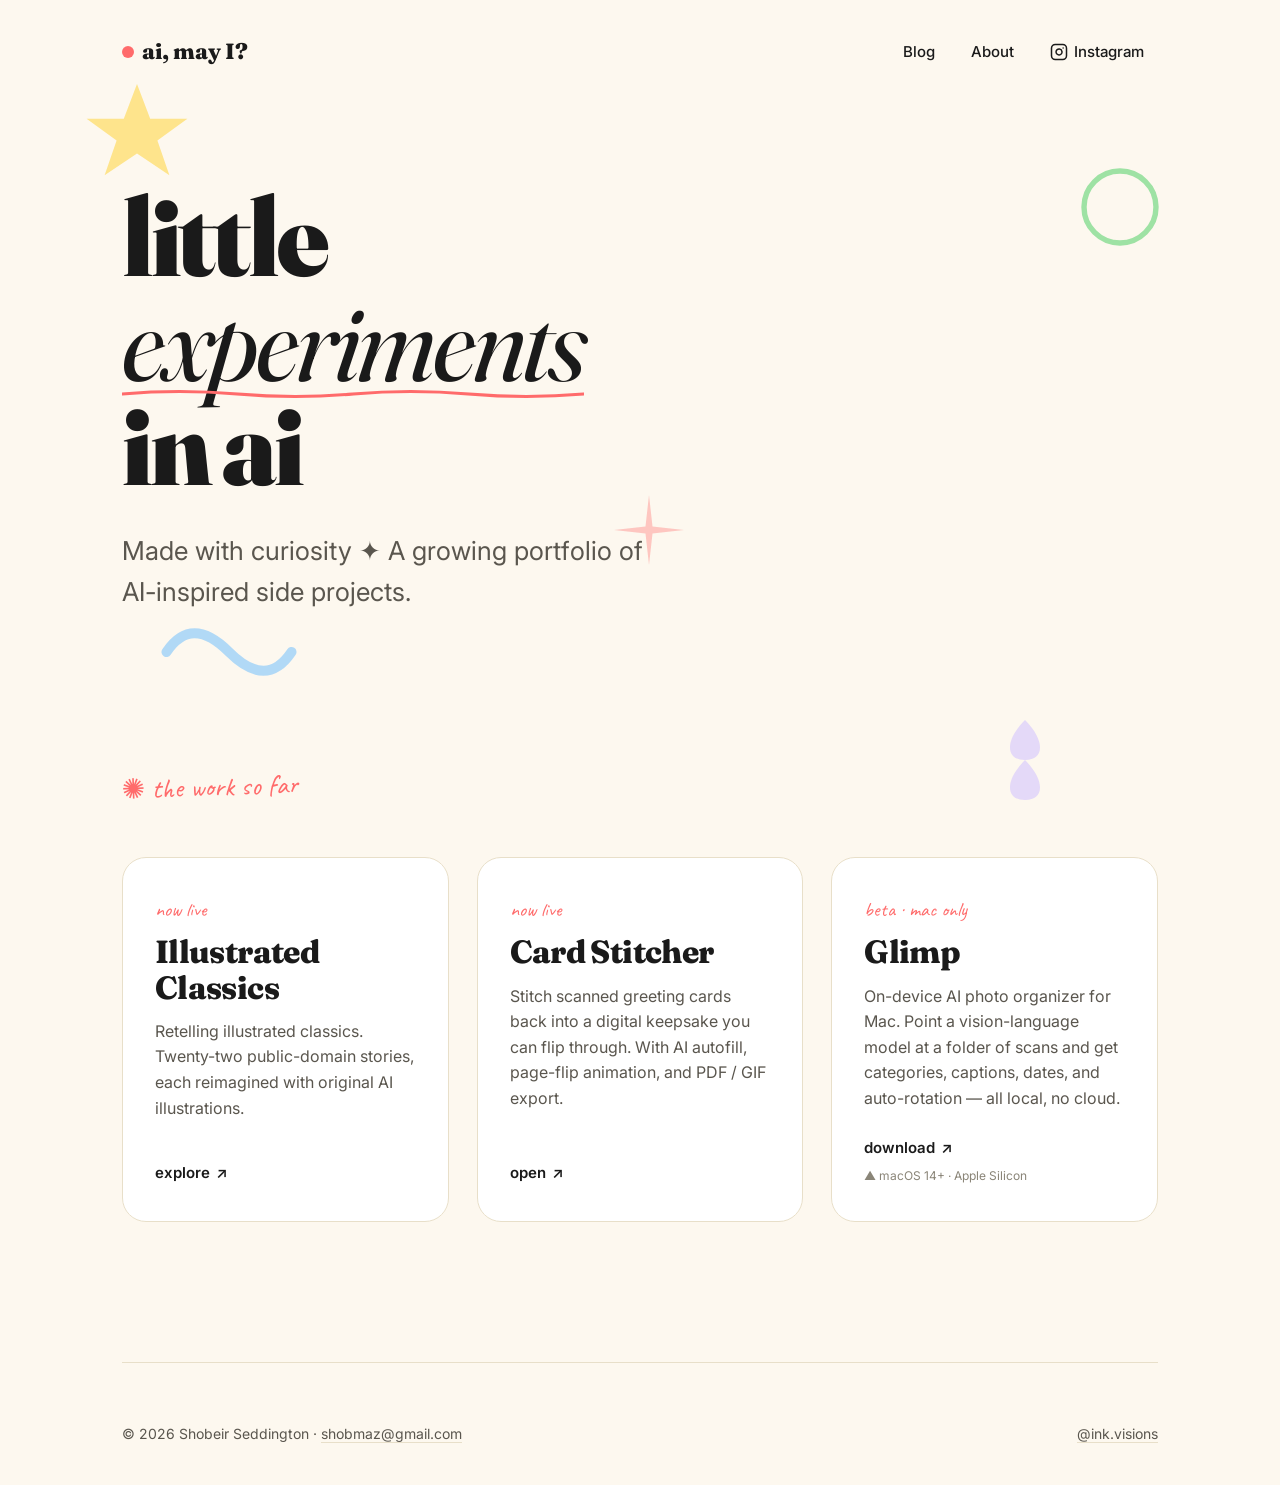
==== index.html @ 1fc1b978 "add Pinterest domain verification meta tag sitewide Inserts <meta name="p:domain_verify"> on landing" ====
<!DOCTYPE html>
<html lang="en">
<head>
<meta charset="utf-8">
<meta name="viewport" content="width=device-width, initial-scale=1">
<meta name="p:domain_verify" content="4e47933dbd1b9fc2947f3228d4cbd5af"/>
<title>ai, may I?</title>
<meta name="description" content="Little experiments in AI, made with curiosity. Retelling illustrated classics and other side projects by Shobeir Seddington.">
<meta property="og:title" content="ai, may I?">
<meta property="og:description" content="Little experiments in AI, made with curiosity.">
<meta property="og:type" content="website">
<meta property="og:url" content="https://ai-may-i.com">
<link rel="preconnect" href="https://fonts.googleapis.com">
<link rel="preconnect" href="https://fonts.gstatic.com" crossorigin>
<link href="https://fonts.googleapis.com/css2?family=Inter:wght@400;500;600&family=Fraunces:opsz,wght@9..144,400;9..144,600;9..144,800;9..144,900&family=Caveat:wght@500;700&display=swap" rel="stylesheet">
<link rel="stylesheet" href="/assets/site.css">
<style>
.hero { padding: 80px 0 100px; position: relative; }
.hero h1 {
    font-family: 'Fraunces', serif;
    font-weight: 900;
    font-size: clamp(48px, 9vw, 110px);
    line-height: 0.95;
    letter-spacing: -0.03em;
    margin-bottom: 32px;
}
.hero h1 .accent { font-style: italic; font-weight: 400; position: relative; display: inline-block; }
.hero h1 .accent::after {
    content: ''; position: absolute; left: 0; right: 0; bottom: -6px; height: 10px;
    background: url("data:image/svg+xml;utf8,<svg xmlns='http://www.w3.org/2000/svg' viewBox='0 0 200 10' preserveAspectRatio='none'><path d='M0 5 Q 25 0, 50 5 T 100 5 T 150 5 T 200 5' stroke='%23ff6b6b' stroke-width='3' fill='none' stroke-linecap='round'/></svg>") no-repeat center/100% 100%;
}
.hero .tagline {
    font-size: clamp(20px, 2.4vw, 26px);
    color: var(--ink-soft);
    max-width: 560px;
    font-weight: 400;
    margin-bottom: 12px;
}
.hero .sparkle { display: inline-block; animation: spin 6s linear infinite; transform-origin: center; }
@keyframes spin { from { transform: rotate(0deg); } to { transform: rotate(360deg); } }

.projects { padding: 40px 0 100px; }
.project-grid {
    display: grid;
    grid-template-columns: repeat(auto-fit, minmax(320px, 1fr));
    gap: 28px;
    margin-top: 32px;
}
.card {
    background: var(--card);
    border: 1px solid var(--border);
    border-radius: 24px;
    padding: 36px 32px;
    transition: transform 0.3s cubic-bezier(0.34, 1.56, 0.64, 1), box-shadow 0.3s, border-color 0.3s;
    position: relative;
    overflow: hidden;
    display: flex;
    flex-direction: column;
    min-height: 280px;
}
.card::before {
    content: ''; position: absolute; top: -40px; right: -40px;
    width: 120px; height: 120px; background: var(--citrus);
    border-radius: 50%; opacity: 0; transition: opacity 0.4s;
}
.card:hover {
    transform: translateY(-6px) rotate(-0.8deg);
    box-shadow: 0 30px 60px -20px rgba(26, 26, 26, 0.15);
    border-color: var(--ink);
}
.card:hover::before { opacity: 0.5; }
.card.live { cursor: pointer; }
.card.soon { background: transparent; border: 2px dashed var(--border); color: var(--muted); }
.card.soon:hover { transform: none; box-shadow: none; border-color: var(--border); }
.card.soon::before { display: none; }

.card-tag {
    font-family: 'Caveat', cursive; font-size: 20px; color: var(--coral);
    margin-bottom: 8px; position: relative; z-index: 1;
}
.card.soon .card-tag { color: var(--muted); }
.card h3 {
    font-family: 'Fraunces', serif; font-weight: 800; font-size: 32px;
    line-height: 1.1; letter-spacing: -0.02em; margin-bottom: 14px;
    position: relative; z-index: 1;
}
.card p { color: var(--ink-soft); font-size: 16px; margin-bottom: 24px; position: relative; z-index: 1; }
.card .cta {
    margin-top: auto; font-weight: 600; font-size: 15px;
    display: inline-flex; align-items: center; gap: 6px;
    color: var(--ink); position: relative; z-index: 1;
}
.card .cta .arrow { transition: transform 0.25s; display: inline-block; }
.card:hover .cta .arrow { transform: translate(4px, -4px); }
.card .platform { font-size: 12px; color: var(--muted); margin-top: 6px; display: inline-flex; align-items: center; gap: 4px; }

@media (max-width: 640px) {
    .hero { padding: 40px 0 60px; }
    .card { padding: 28px 24px; min-height: 220px; }
}
@media (prefers-reduced-motion: reduce) {
    .sparkle { animation: none; }
}
</style>
<script defer src="https://static.cloudflareinsights.com/beacon.min.js" data-cf-beacon='{"token": "22ce75db169a4525ae1cbe0d381c1fa5"}'></script>
</head>
<body>

<div class="bg-shapes" aria-hidden="true">
    <svg class="shape s1" viewBox="0 0 100 100"><path d="M50 10 L61 39 L92 39 L67 57 L77 86 L50 68 L23 86 L33 57 L8 39 L39 39 Z" fill="#ffd43b"/></svg>
    <svg class="shape s2" viewBox="0 0 100 100"><circle cx="50" cy="50" r="40" fill="none" stroke="#51cf66" stroke-width="6"/></svg>
    <svg class="shape s3" viewBox="0 0 120 80"><path d="M10 40 Q 30 10, 60 40 T 110 40" stroke="#74c0fc" stroke-width="8" fill="none" stroke-linecap="round"/></svg>
    <svg class="shape s4" viewBox="0 0 100 100"><path d="M50 10 C 70 30, 70 50, 50 50 C 30 50, 30 30, 50 10 Z M50 50 C 70 70, 70 90, 50 90 C 30 90, 30 70, 50 50 Z" fill="#d0bfff"/></svg>
    <svg class="shape s5" viewBox="0 0 100 100"><path d="M50 0 L55 45 L100 50 L55 55 L50 100 L45 55 L0 50 L45 45 Z" fill="#ff6b6b"/></svg>
</div>

<div class="container">
    <header>
        <a href="/" class="logo">
            <span class="logo-dot"></span>
            ai, may I?
        </a>
        <nav>
            <a href="/blog/">Blog</a>
            <a href="/about/">About</a>
            <a href="https://www.instagram.com/ink.visions/" target="_blank" rel="noopener">
                <svg width="18" height="18" viewBox="0 0 24 24" fill="none" stroke="currentColor" stroke-width="2" stroke-linecap="round" stroke-linejoin="round"><rect x="2" y="2" width="20" height="20" rx="5"/><path d="M16 11.37A4 4 0 1 1 12.63 8 4 4 0 0 1 16 11.37z"/><line x1="17.5" y1="6.5" x2="17.51" y2="6.5"/></svg>
                Instagram
            </a>
        </nav>
    </header>

    <section class="hero">
        <h1>
            little<br>
            <span class="accent">experiments</span><br>
            in ai
        </h1>
        <p class="tagline">Made with curiosity <span class="sparkle">✦</span> A growing portfolio of AI-inspired side projects.</p>
    </section>

    <section class="projects">
        <span class="section-label">✺ the work so far</span>
        <div class="project-grid">

            <a href="/classics/" class="card live">
                <span class="card-tag">now live</span>
                <h3>Illustrated Classics</h3>
                <p>Retelling illustrated classics. Twenty-two public-domain stories, each reimagined with original AI illustrations.</p>
                <span class="cta">explore <span class="arrow">↗</span></span>
            </a>

            <a href="https://card-stitcher.ai-may-i.com" class="card live">
                <span class="card-tag">now live</span>
                <h3>Card Stitcher</h3>
                <p>Stitch scanned greeting cards back into a digital keepsake you can flip through. With AI autofill, page-flip animation, and PDF / GIF export.</p>
                <span class="cta">open <span class="arrow">↗</span></span>
            </a>

            <a href="/glimp/" class="card live">
                <span class="card-tag">beta · mac only</span>
                <h3>Glimp</h3>
                <p>On-device AI photo organizer for Mac. Point a vision-language model at a folder of scans and get categories, captions, dates, and auto-rotation — all local, no cloud.</p>
                <span class="cta">download <span class="arrow">↗</span></span>
                <span class="platform">▲ macOS 14+ · Apple Silicon</span>
            </a>

        </div>
    </section>

    <footer>
        <div>© 2026 Shobeir Seddington · <a href="mailto:shobmaz@gmail.com">shobmaz@gmail.com</a></div>
        <div><a href="https://www.instagram.com/ink.visions/" target="_blank" rel="noopener">@ink.visions</a></div>
    </footer>
</div>

</body>
</html>
---- assets/site.css ----
/* ai, may I? — shared site styles */
* { box-sizing: border-box; margin: 0; padding: 0; }
html { scroll-behavior: smooth; }
a { color: inherit; text-decoration: none; }
img, svg { display: block; max-width: 100%; }

:root {
    --bg: #fdf8ef;
    --bg-alt: #f7efdf;
    --ink: #1a1a1a;
    --ink-soft: #5a564e;
    --muted: #8a8578;
    --coral: #ff6b6b;
    --citrus: #ffd43b;
    --mint: #51cf66;
    --sky: #74c0fc;
    --lilac: #d0bfff;
    --border: #e8dfc9;
    --card: #ffffff;
}

body {
    background: var(--bg);
    color: var(--ink);
    font-family: 'Inter', -apple-system, sans-serif;
    font-size: 17px;
    line-height: 1.6;
    overflow-x: hidden;
    min-height: 100vh;
    position: relative;
}

.bg-shapes { position: fixed; inset: 0; z-index: 0; pointer-events: none; overflow: hidden; }
.shape { position: absolute; opacity: 0.55; animation: float 18s ease-in-out infinite; }
.shape.s1 { top: 8%; left: 6%; width: 120px; animation-delay: 0s; }
.shape.s2 { top: 18%; right: 9%; width: 90px; animation-delay: -4s; }
.shape.s3 { bottom: 22%; left: 12%; width: 150px; animation-delay: -8s; }
.shape.s4 { bottom: 10%; right: 16%; width: 100px; animation-delay: -12s; }
.shape.s5 { top: 55%; left: 48%; width: 70px; animation-delay: -6s; opacity: 0.35; }

@keyframes float {
    0%, 100% { transform: translate(0, 0) rotate(0deg); }
    25% { transform: translate(12px, -18px) rotate(4deg); }
    50% { transform: translate(-8px, 14px) rotate(-3deg); }
    75% { transform: translate(16px, 6px) rotate(5deg); }
}

.container { max-width: 1100px; margin: 0 auto; padding: 0 32px; position: relative; z-index: 1; }

header { padding: 32px 0; display: flex; justify-content: space-between; align-items: center; }
.logo {
    font-family: 'Fraunces', serif;
    font-weight: 800;
    font-size: 22px;
    letter-spacing: -0.01em;
    display: flex;
    align-items: center;
    gap: 8px;
}
.logo-dot { width: 12px; height: 12px; background: var(--coral); border-radius: 50%; display: inline-block; animation: pulse 2.4s ease-in-out infinite; }
@keyframes pulse {
    0%, 100% { transform: scale(1); background: var(--coral); }
    33% { transform: scale(1.15); background: var(--citrus); }
    66% { transform: scale(0.92); background: var(--mint); }
}

nav { display: flex; gap: 8px; align-items: center; font-size: 15px; font-weight: 500; flex-wrap: wrap; }
nav a { padding: 8px 14px; border-radius: 999px; transition: background 0.2s, color 0.2s; display: inline-flex; align-items: center; gap: 6px; }
nav a:hover, nav a.active { background: var(--ink); color: var(--bg); }
nav .soon { color: var(--muted); font-size: 13px; padding: 8px 12px; border: 1px dashed var(--border); border-radius: 999px; }

.section-label {
    font-family: 'Caveat', cursive;
    font-size: 28px;
    color: var(--coral);
    margin-bottom: 16px;
    display: inline-block;
    transform: rotate(-2deg);
}

footer {
    padding: 60px 0 40px;
    border-top: 1px solid var(--border);
    margin-top: 40px;
    font-size: 14px;
    color: var(--ink-soft);
    display: flex;
    justify-content: space-between;
    flex-wrap: wrap;
    gap: 16px;
}
footer a { border-bottom: 1px solid var(--border); transition: border-color 0.2s; }
footer a:hover { border-color: var(--ink); }

/* Page hero */
.page-hero { padding: 40px 0 32px; }
.page-hero h1 {
    font-family: 'Fraunces', serif;
    font-weight: 900;
    font-size: clamp(40px, 7vw, 84px);
    line-height: 0.98;
    letter-spacing: -0.03em;
    margin-bottom: 18px;
}
.page-hero .lead { font-size: clamp(18px, 2vw, 22px); color: var(--ink-soft); max-width: 640px; }

/* Buttons */
.btn {
    display: inline-flex; align-items: center; gap: 8px;
    padding: 14px 22px;
    border-radius: 999px;
    background: var(--ink); color: var(--bg);
    font-weight: 600; font-size: 16px;
    border: none; cursor: pointer;
    transition: transform 0.2s, box-shadow 0.2s;
}
.btn:hover { transform: translateY(-2px); box-shadow: 0 14px 30px -12px rgba(26,26,26,0.35); }
.btn.btn-soft { background: var(--card); color: var(--ink); border: 1px solid var(--border); }
.btn.btn-soft:hover { border-color: var(--ink); }

/* Prose for blog posts */
.prose { max-width: 720px; margin: 0 auto; font-size: 18px; line-height: 1.75; color: var(--ink); }
.prose h1 { font-family: 'Fraunces', serif; font-weight: 900; font-size: clamp(36px, 5vw, 56px); line-height: 1.05; letter-spacing: -0.02em; margin: 0 0 20px; }
.prose h2 { font-family: 'Fraunces', serif; font-weight: 800; font-size: 30px; letter-spacing: -0.01em; margin: 48px 0 14px; }
.prose h3 { font-family: 'Fraunces', serif; font-weight: 700; font-size: 22px; margin: 32px 0 10px; }
.prose p { margin: 0 0 18px; }
.prose ul, .prose ol { margin: 0 0 18px 1.4em; }
.prose li { margin-bottom: 6px; }
.prose blockquote { border-left: 3px solid var(--coral); padding: 4px 0 4px 18px; color: var(--ink-soft); margin: 18px 0; font-style: italic; }
.prose code { font-family: 'SF Mono', ui-monospace, Menlo, monospace; font-size: 0.92em; background: var(--bg-alt); padding: 2px 6px; border-radius: 6px; }
.prose pre { background: #1a1a1a; color: #f7efdf; padding: 18px 20px; border-radius: 14px; overflow-x: auto; margin: 22px 0; font-size: 14px; line-height: 1.55; }
.prose pre code { background: transparent; padding: 0; color: inherit; font-size: inherit; }
.prose a { color: var(--ink); border-bottom: 2px solid var(--coral); }
.prose a:hover { background: var(--citrus); }
.prose table { width: 100%; border-collapse: collapse; margin: 22px 0; font-size: 15px; }
.prose th, .prose td { padding: 10px 12px; text-align: left; border-bottom: 1px solid var(--border); }
.prose th { font-weight: 700; background: var(--bg-alt); }
.prose img { border-radius: 14px; margin: 22px 0; }
.prose hr { border: 0; border-top: 1px solid var(--border); margin: 32px 0; }

/* Post meta + actions */
.post-meta { color: var(--muted); font-size: 14px; margin-bottom: 28px; display: flex; gap: 12px; flex-wrap: wrap; align-items: center; }
.post-meta .dot { width: 4px; height: 4px; border-radius: 50%; background: var(--muted); display: inline-block; }
.post-actions { display: flex; gap: 12px; align-items: center; margin: 36px 0; padding: 24px 0; border-top: 1px solid var(--border); border-bottom: 1px solid var(--border); flex-wrap: wrap; }
.post-actions .label { font-family: 'Caveat', cursive; color: var(--coral); font-size: 22px; margin-right: 8px; }
.share-x {
    display: inline-flex; align-items: center; gap: 8px;
    padding: 10px 18px; border-radius: 999px;
    background: #1a1a1a; color: #fff;
    font-weight: 600; font-size: 14px;
    transition: transform 0.2s;
}
.share-x:hover { transform: translateY(-2px); }

/* Blog index list */
.post-list { margin-top: 32px; display: grid; gap: 18px; }
.post-row {
    background: var(--card); border: 1px solid var(--border); border-radius: 20px;
    padding: 28px 30px; transition: border-color 0.2s, transform 0.2s, box-shadow 0.2s;
    display: block;
}
.post-row:hover { border-color: var(--ink); transform: translateY(-3px); box-shadow: 0 18px 40px -18px rgba(26,26,26,0.18); }
.post-row h3 { font-family: 'Fraunces', serif; font-weight: 800; font-size: 26px; line-height: 1.2; letter-spacing: -0.01em; margin-bottom: 8px; }
.post-row p { color: var(--ink-soft); font-size: 16px; margin-bottom: 10px; }
.post-row .meta { color: var(--muted); font-size: 13px; }

/* About */
.about-grid { display: grid; grid-template-columns: 1fr; gap: 40px; margin-top: 28px; }
@media (min-width: 800px) { .about-grid { grid-template-columns: 280px 1fr; gap: 56px; } }
.about-card { background: var(--card); border: 1px solid var(--border); border-radius: 22px; padding: 22px; position: sticky; top: 24px; align-self: start; }
.about-card .avatar { width: 100%; aspect-ratio: 1; border-radius: 18px; background: linear-gradient(135deg, var(--citrus), var(--coral)); display: flex; align-items: center; justify-content: center; font-family: 'Fraunces', serif; font-weight: 900; font-size: 78px; color: #fff; margin-bottom: 18px; object-fit: cover; }
.about-card h2 { font-family: 'Fraunces', serif; font-size: 24px; margin-bottom: 4px; }
.about-card .role { color: var(--ink-soft); font-size: 14px; margin-bottom: 16px; }
.about-card .links { display: flex; flex-direction: column; gap: 8px; font-size: 14px; }
.about-card .links a { padding: 8px 12px; border-radius: 10px; background: var(--bg-alt); display: flex; align-items: center; gap: 8px; transition: background 0.2s; }
.about-card .links a:hover { background: var(--ink); color: var(--bg); }

/* Glimp landing */
.app-hero { display: grid; grid-template-columns: 1fr; gap: 36px; align-items: center; padding: 40px 0 60px; }
@media (min-width: 800px) { .app-hero { grid-template-columns: 200px 1fr; } }
.app-hero .icon-block img { width: 200px; height: 200px; border-radius: 44px; box-shadow: 0 30px 60px -25px rgba(26,26,26,0.35); }
.app-hero h1 { font-family: 'Fraunces', serif; font-weight: 900; font-size: clamp(40px, 7vw, 78px); line-height: 0.98; letter-spacing: -0.03em; margin-bottom: 14px; }
.app-hero .tagline { font-size: 22px; color: var(--ink-soft); margin-bottom: 22px; max-width: 560px; }
.app-hero .pills { display: flex; gap: 8px; flex-wrap: wrap; margin-bottom: 24px; }
.pill { font-size: 13px; padding: 6px 12px; border-radius: 999px; background: var(--bg-alt); color: var(--ink-soft); border: 1px solid var(--border); }
.app-hero .actions { display: flex; gap: 12px; flex-wrap: wrap; }

.feature-grid { display: grid; grid-template-columns: repeat(auto-fit, minmax(260px, 1fr)); gap: 20px; margin-top: 24px; }
.feature {
    background: var(--card); border: 1px solid var(--border); border-radius: 20px; padding: 26px;
}
.feature .ico { width: 38px; height: 38px; border-radius: 10px; background: var(--citrus); display: flex; align-items: center; justify-content: center; font-size: 20px; margin-bottom: 12px; }
.feature h3 { font-family: 'Fraunces', serif; font-size: 20px; margin-bottom: 6px; }
.feature p { color: var(--ink-soft); font-size: 15px; line-height: 1.55; }

.install-steps { background: var(--card); border: 1px solid var(--border); border-radius: 20px; padding: 28px 32px; margin-top: 24px; }
.install-steps ol { margin-left: 20px; }
.install-steps li { margin-bottom: 10px; color: var(--ink-soft); }
.install-steps code { background: var(--bg-alt); padding: 2px 8px; border-radius: 6px; font-family: 'SF Mono', ui-monospace, monospace; font-size: 14px; }

@media (max-width: 640px) {
    .container { padding: 0 20px; }
    header { padding: 20px 0; flex-wrap: wrap; gap: 12px; }
    nav { gap: 4px; font-size: 14px; }
    nav a { padding: 6px 10px; }
    .shape { opacity: 0.35; }
    .about-card { position: static; }
}

@media (prefers-reduced-motion: reduce) {
    .shape, .logo-dot { animation: none; }
}
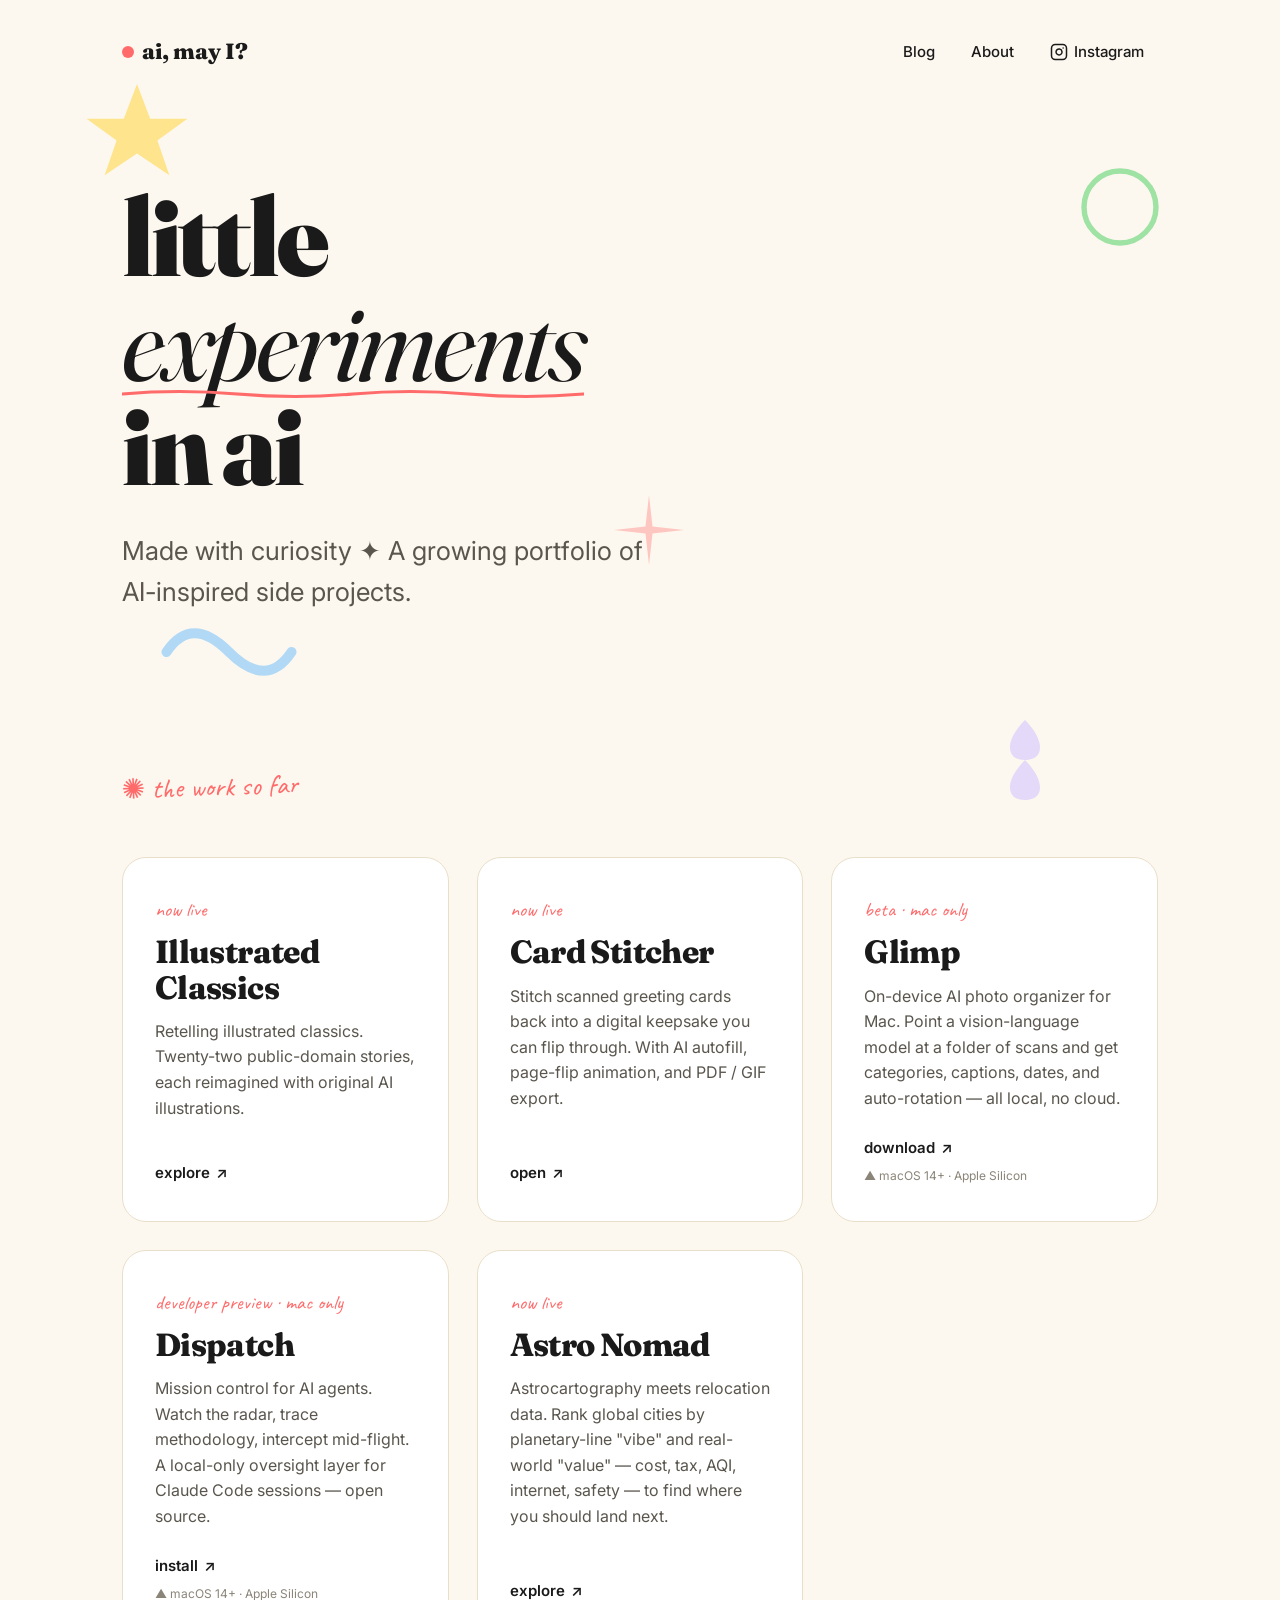
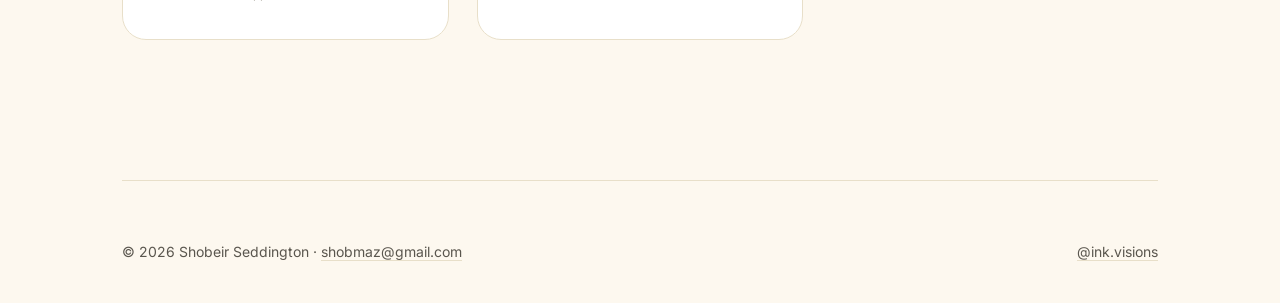
==== commit 86b71b02: "add Astro Nomad card to landing Astrocartography + relocation data overlay. Links to https://astro-n" ====
--- a/index.html
+++ b/index.html
@@ -165,6 +165,21 @@
                 <span class="platform">▲ macOS 14+ · Apple Silicon</span>
             </a>
 
+            <a href="/dispatch/" class="card live">
+                <span class="card-tag">developer preview · mac only</span>
+                <h3>Dispatch</h3>
+                <p>Mission control for AI agents. Watch the radar, trace methodology, intercept mid-flight. A local-only oversight layer for Claude Code sessions — open source.</p>
+                <span class="cta">install <span class="arrow">↗</span></span>
+                <span class="platform">▲ macOS 14+ · Apple Silicon</span>
+            </a>
+
+            <a href="https://astro-nomad.com/" class="card live" target="_blank" rel="noopener">
+                <span class="card-tag">now live</span>
+                <h3>Astro Nomad</h3>
+                <p>Astrocartography meets relocation data. Rank global cities by planetary-line "vibe" and real-world "value" — cost, tax, AQI, internet, safety — to find where you should land next.</p>
+                <span class="cta">explore <span class="arrow">↗</span></span>
+            </a>
+
         </div>
     </section>
 
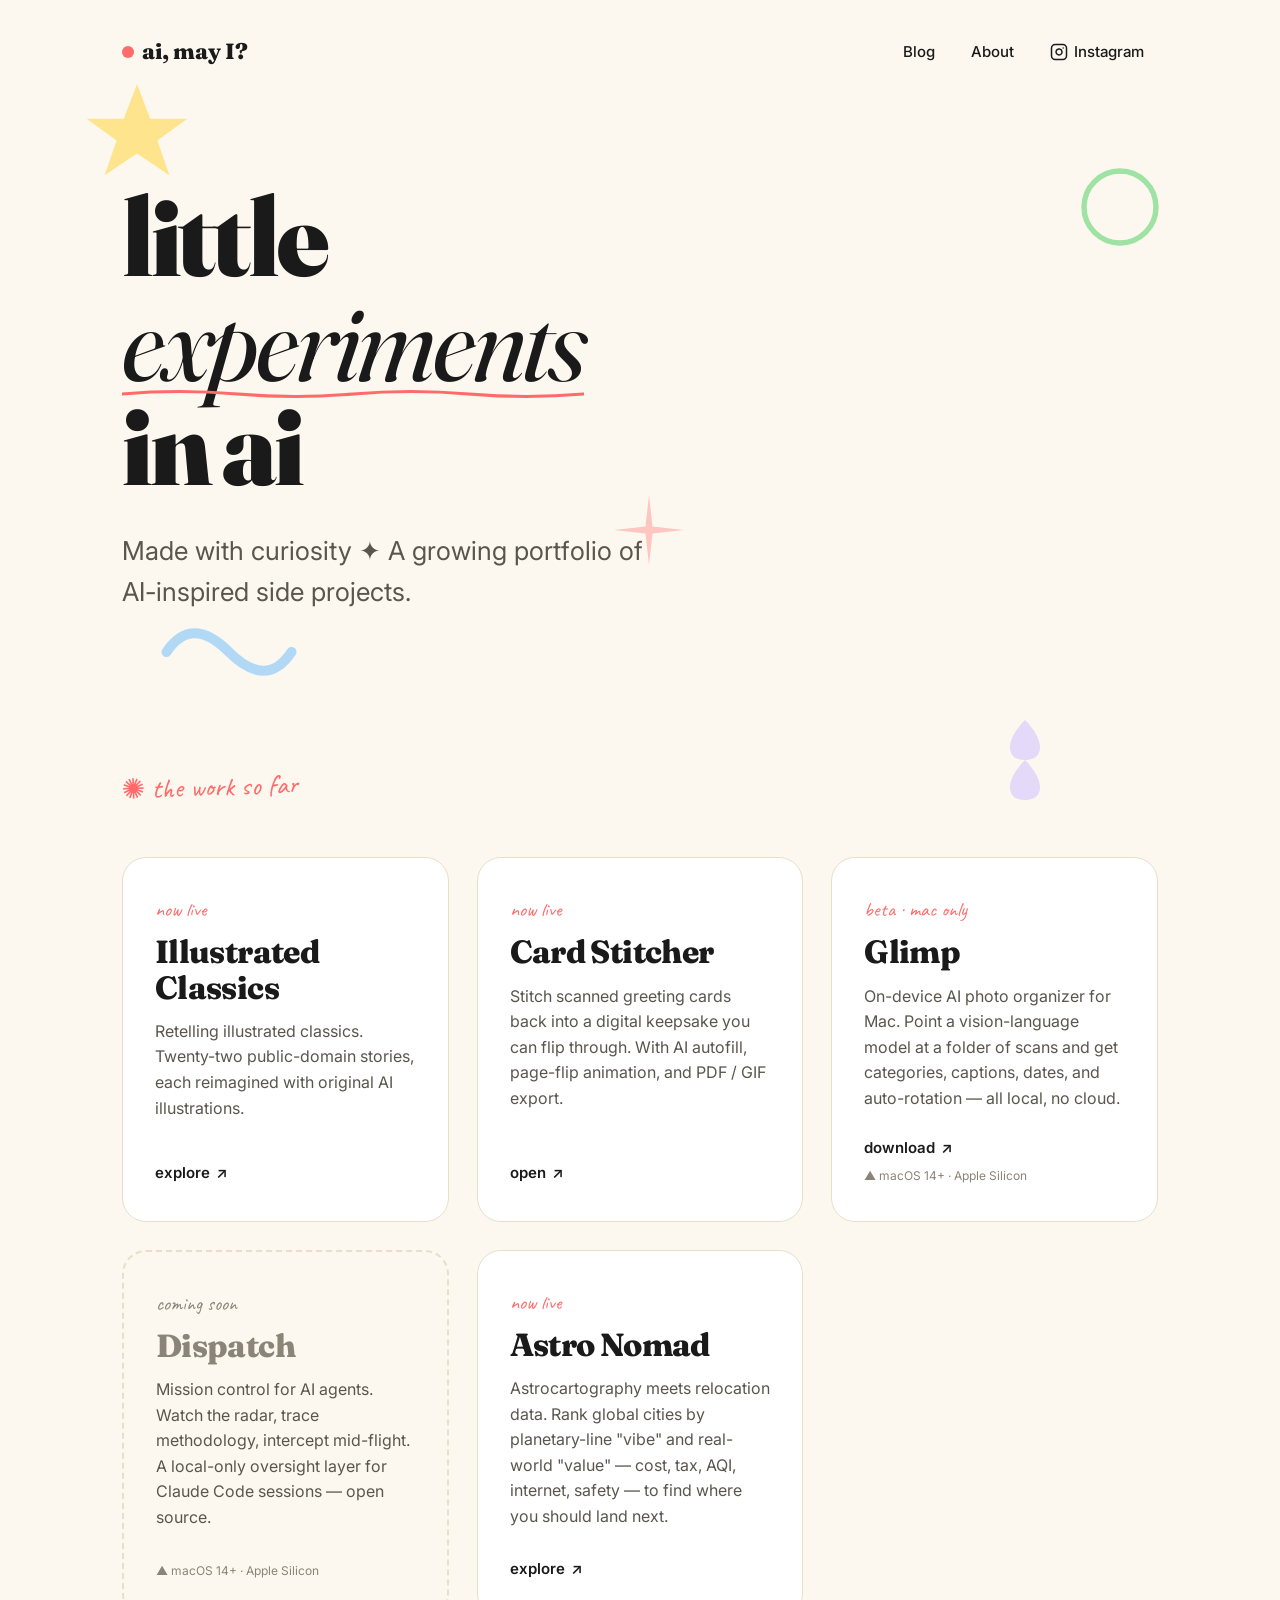
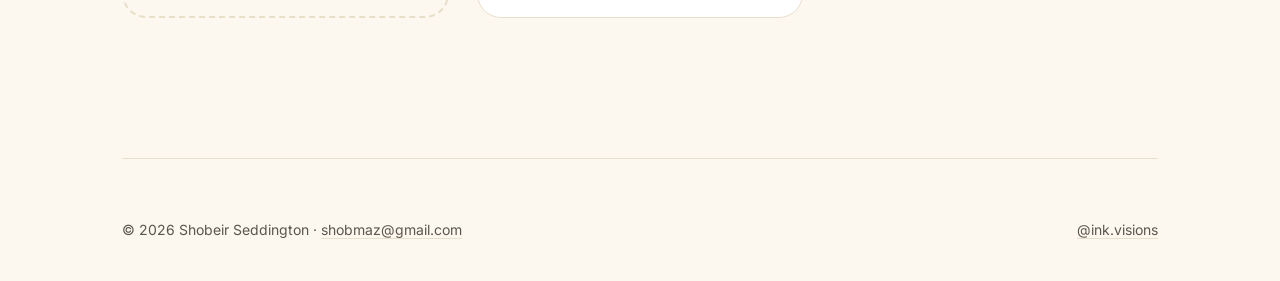
==== commit 484738c5: "mark Dispatch card as coming soon Dispatch page not live yet — link looped back to landing. Switch c" ====
--- a/index.html
+++ b/index.html
@@ -165,13 +165,12 @@
                 <span class="platform">▲ macOS 14+ · Apple Silicon</span>
             </a>
 
-            <a href="/dispatch/" class="card live">
-                <span class="card-tag">developer preview · mac only</span>
+            <div class="card soon">
+                <span class="card-tag">coming soon</span>
                 <h3>Dispatch</h3>
                 <p>Mission control for AI agents. Watch the radar, trace methodology, intercept mid-flight. A local-only oversight layer for Claude Code sessions — open source.</p>
-                <span class="cta">install <span class="arrow">↗</span></span>
                 <span class="platform">▲ macOS 14+ · Apple Silicon</span>
-            </a>
+            </div>
 
             <a href="https://astro-nomad.com/" class="card live" target="_blank" rel="noopener">
                 <span class="card-tag">now live</span>
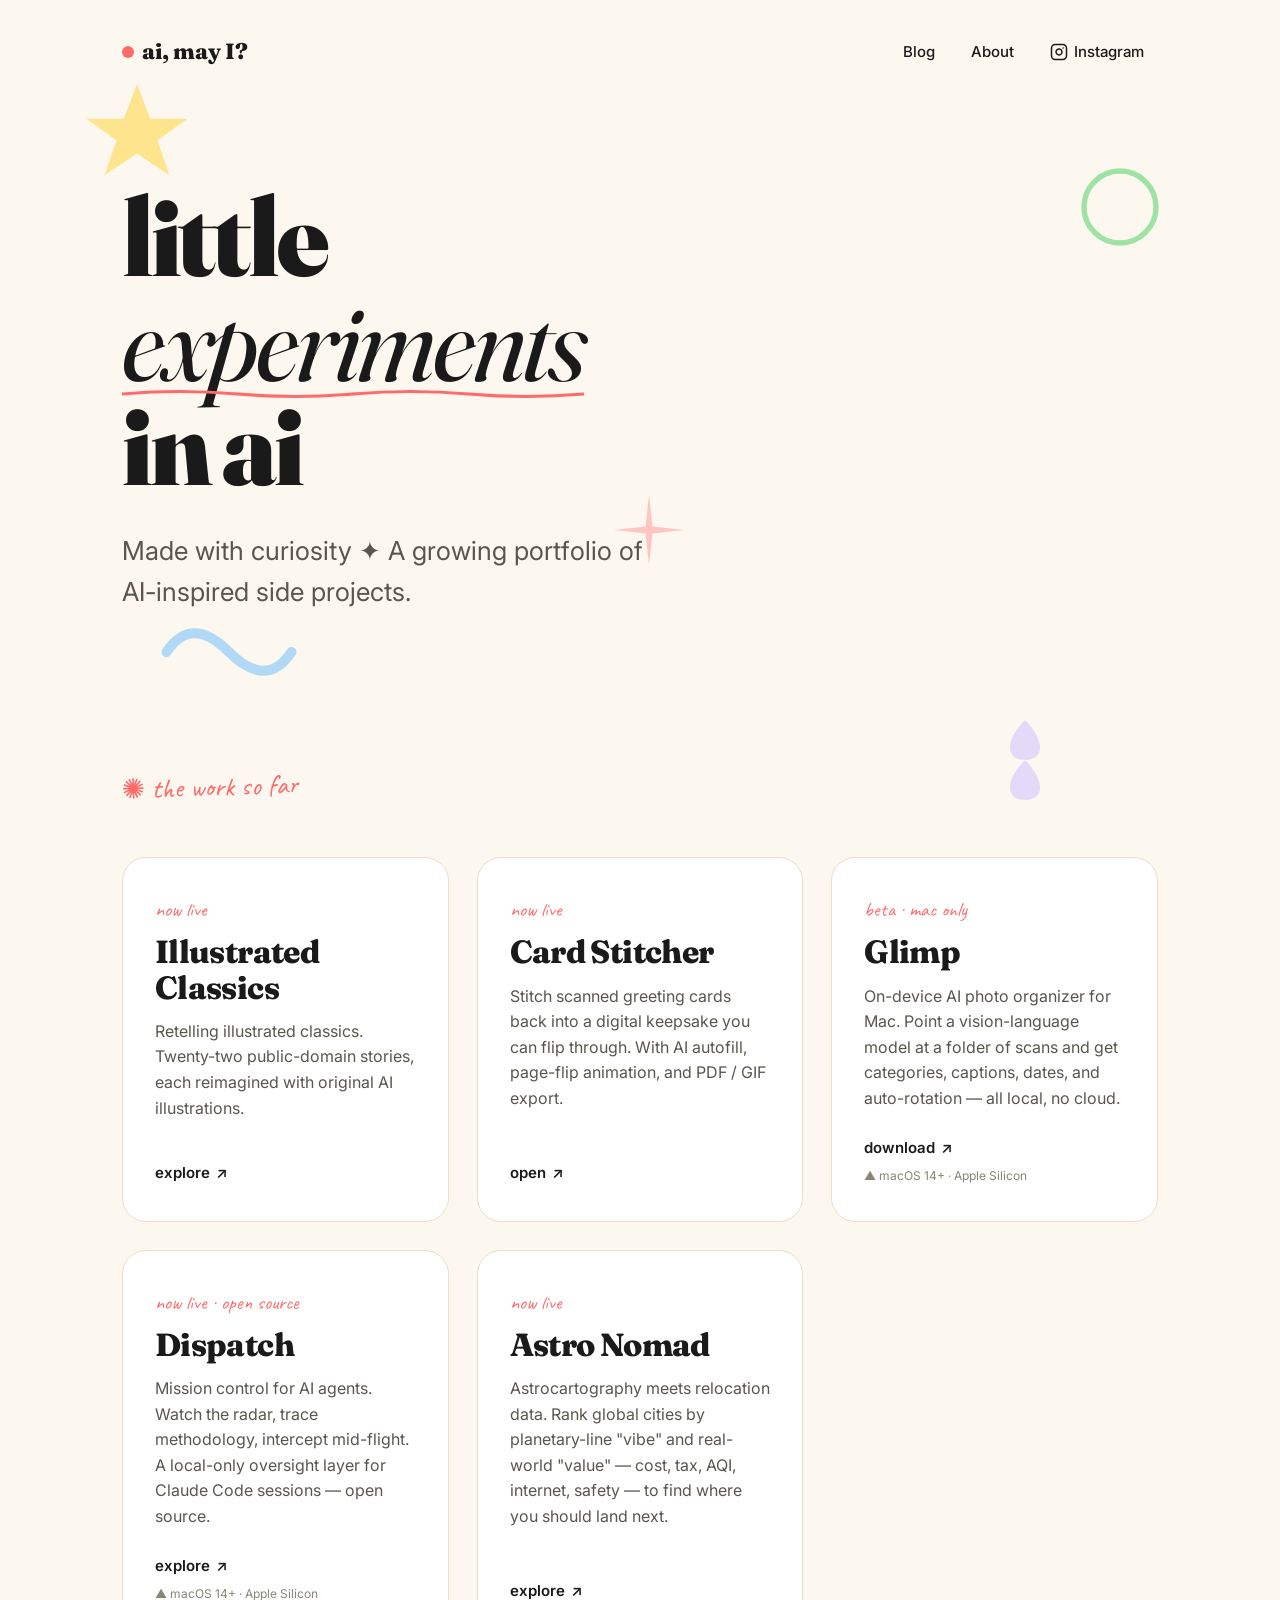
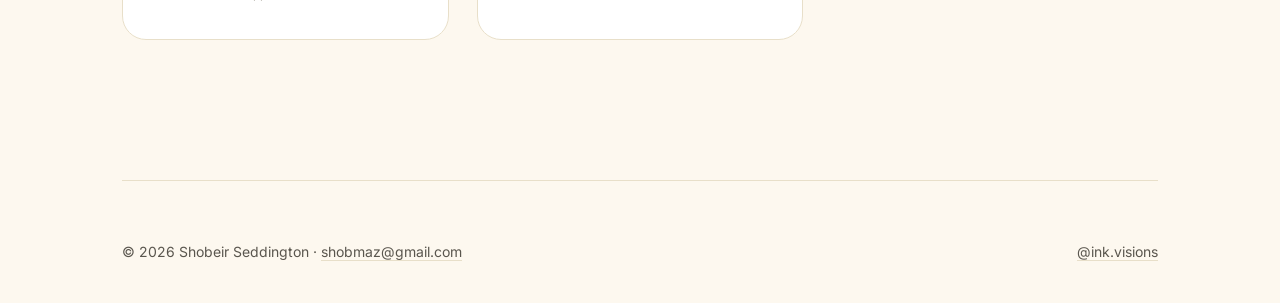
==== commit 6d30dda6: "ship Dispatch: flip landing card to live + add reader page Dispatch distributable ready — landing ca" ====
--- a/index.html
+++ b/index.html
@@ -165,12 +165,13 @@
                 <span class="platform">▲ macOS 14+ · Apple Silicon</span>
             </a>
 
-            <div class="card soon">
-                <span class="card-tag">coming soon</span>
+            <a href="/dispatch/" class="card live">
+                <span class="card-tag">now live · open source</span>
                 <h3>Dispatch</h3>
                 <p>Mission control for AI agents. Watch the radar, trace methodology, intercept mid-flight. A local-only oversight layer for Claude Code sessions — open source.</p>
+                <span class="cta">explore <span class="arrow">↗</span></span>
                 <span class="platform">▲ macOS 14+ · Apple Silicon</span>
-            </div>
+            </a>
 
             <a href="https://astro-nomad.com/" class="card live" target="_blank" rel="noopener">
                 <span class="card-tag">now live</span>
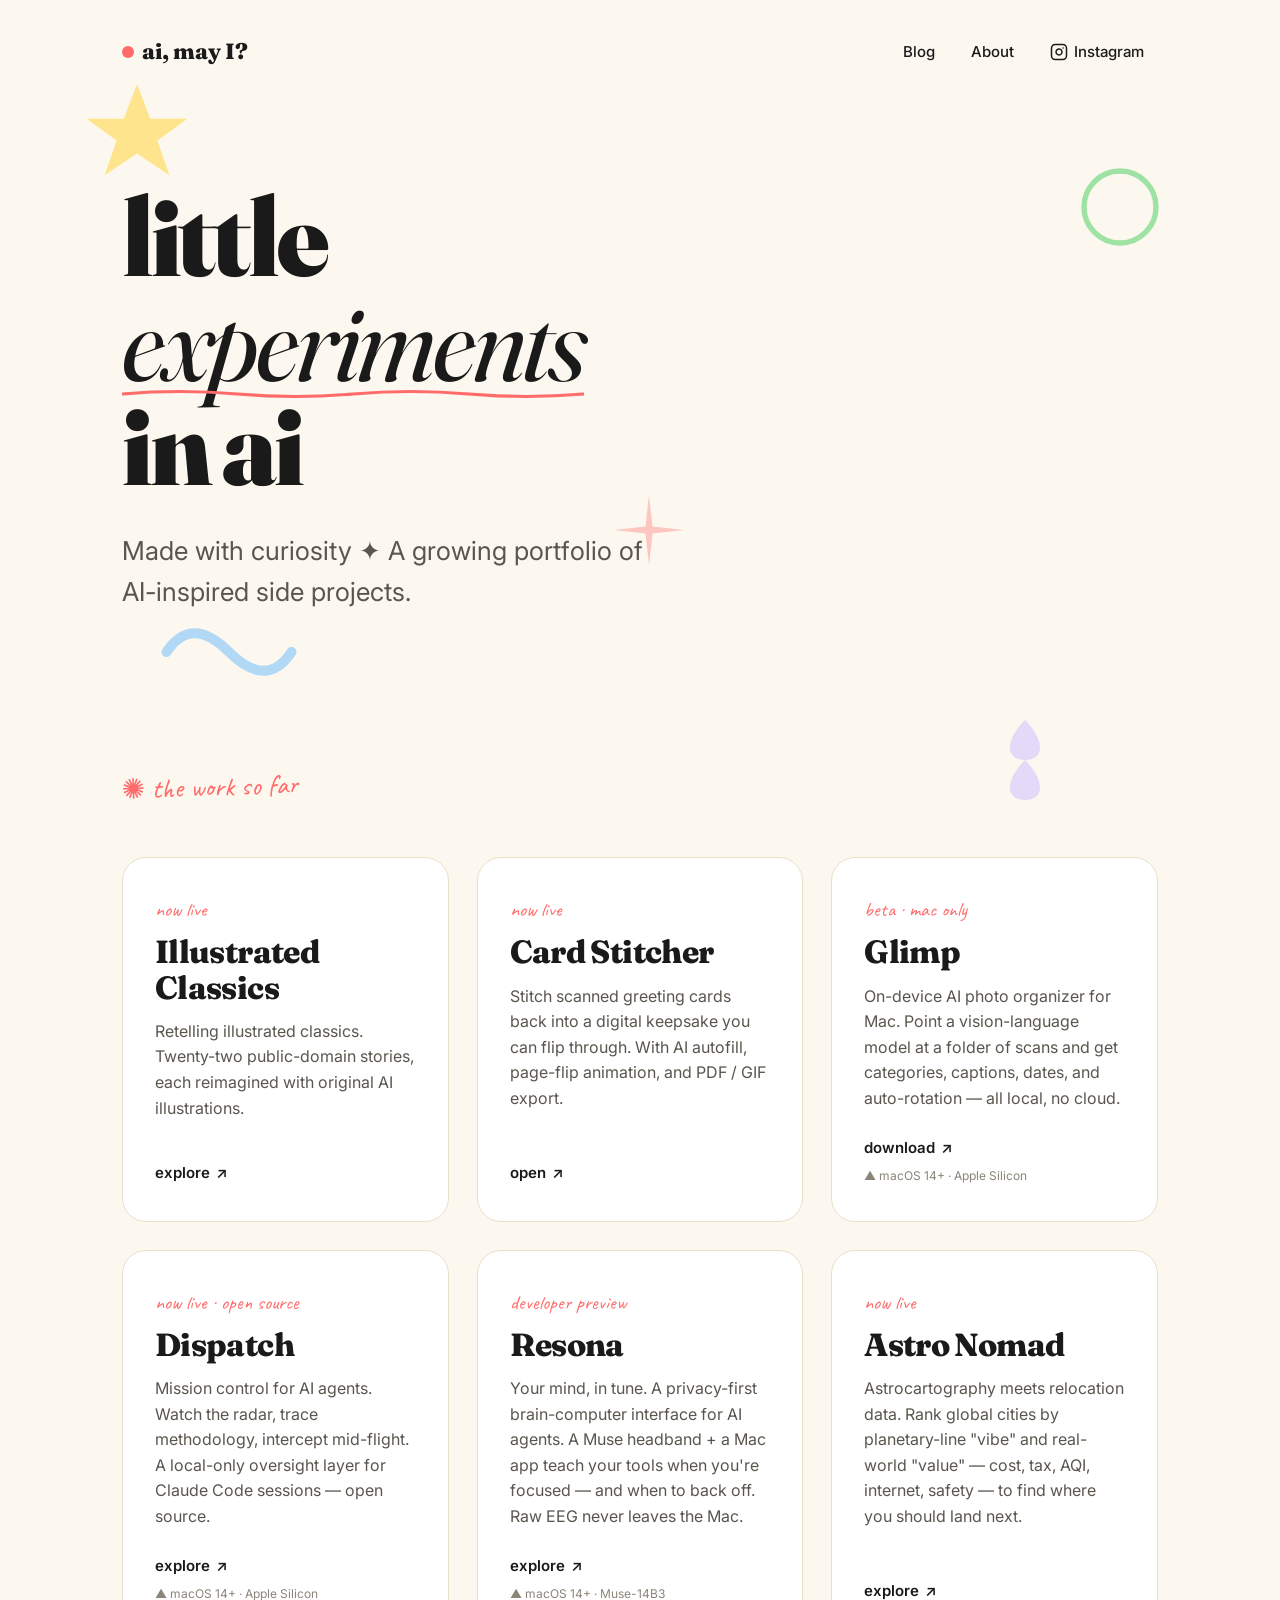
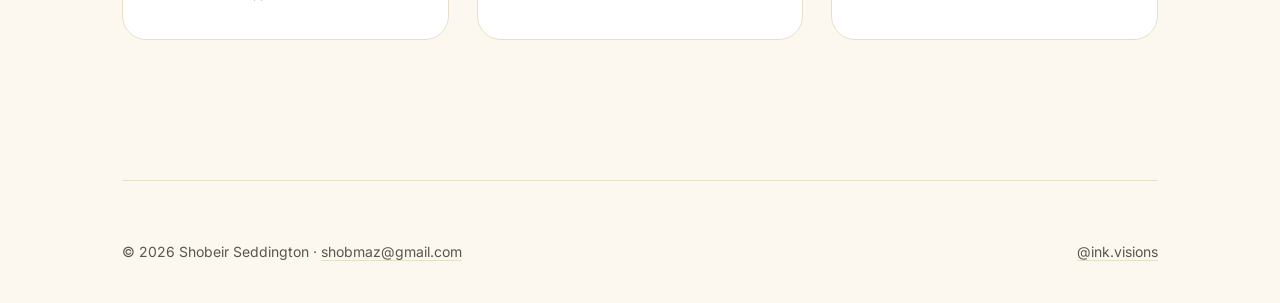
==== commit 022c6466: "add Resona project — privacy-first BCI for AI agents - new /resona/ page mirroring Dispatch's patter" ====
--- a/index.html
+++ b/index.html
@@ -173,6 +173,14 @@
                 <span class="platform">▲ macOS 14+ · Apple Silicon</span>
             </a>
 
+            <a href="/resona/" class="card live">
+                <span class="card-tag">developer preview</span>
+                <h3>Resona</h3>
+                <p>Your mind, in tune. A privacy-first brain-computer interface for AI agents. A Muse headband + a Mac app teach your tools when you're focused — and when to back off. Raw EEG never leaves the Mac.</p>
+                <span class="cta">explore <span class="arrow">↗</span></span>
+                <span class="platform">▲ macOS 14+ · Muse-14B3</span>
+            </a>
+
             <a href="https://astro-nomad.com/" class="card live" target="_blank" rel="noopener">
                 <span class="card-tag">now live</span>
                 <h3>Astro Nomad</h3>
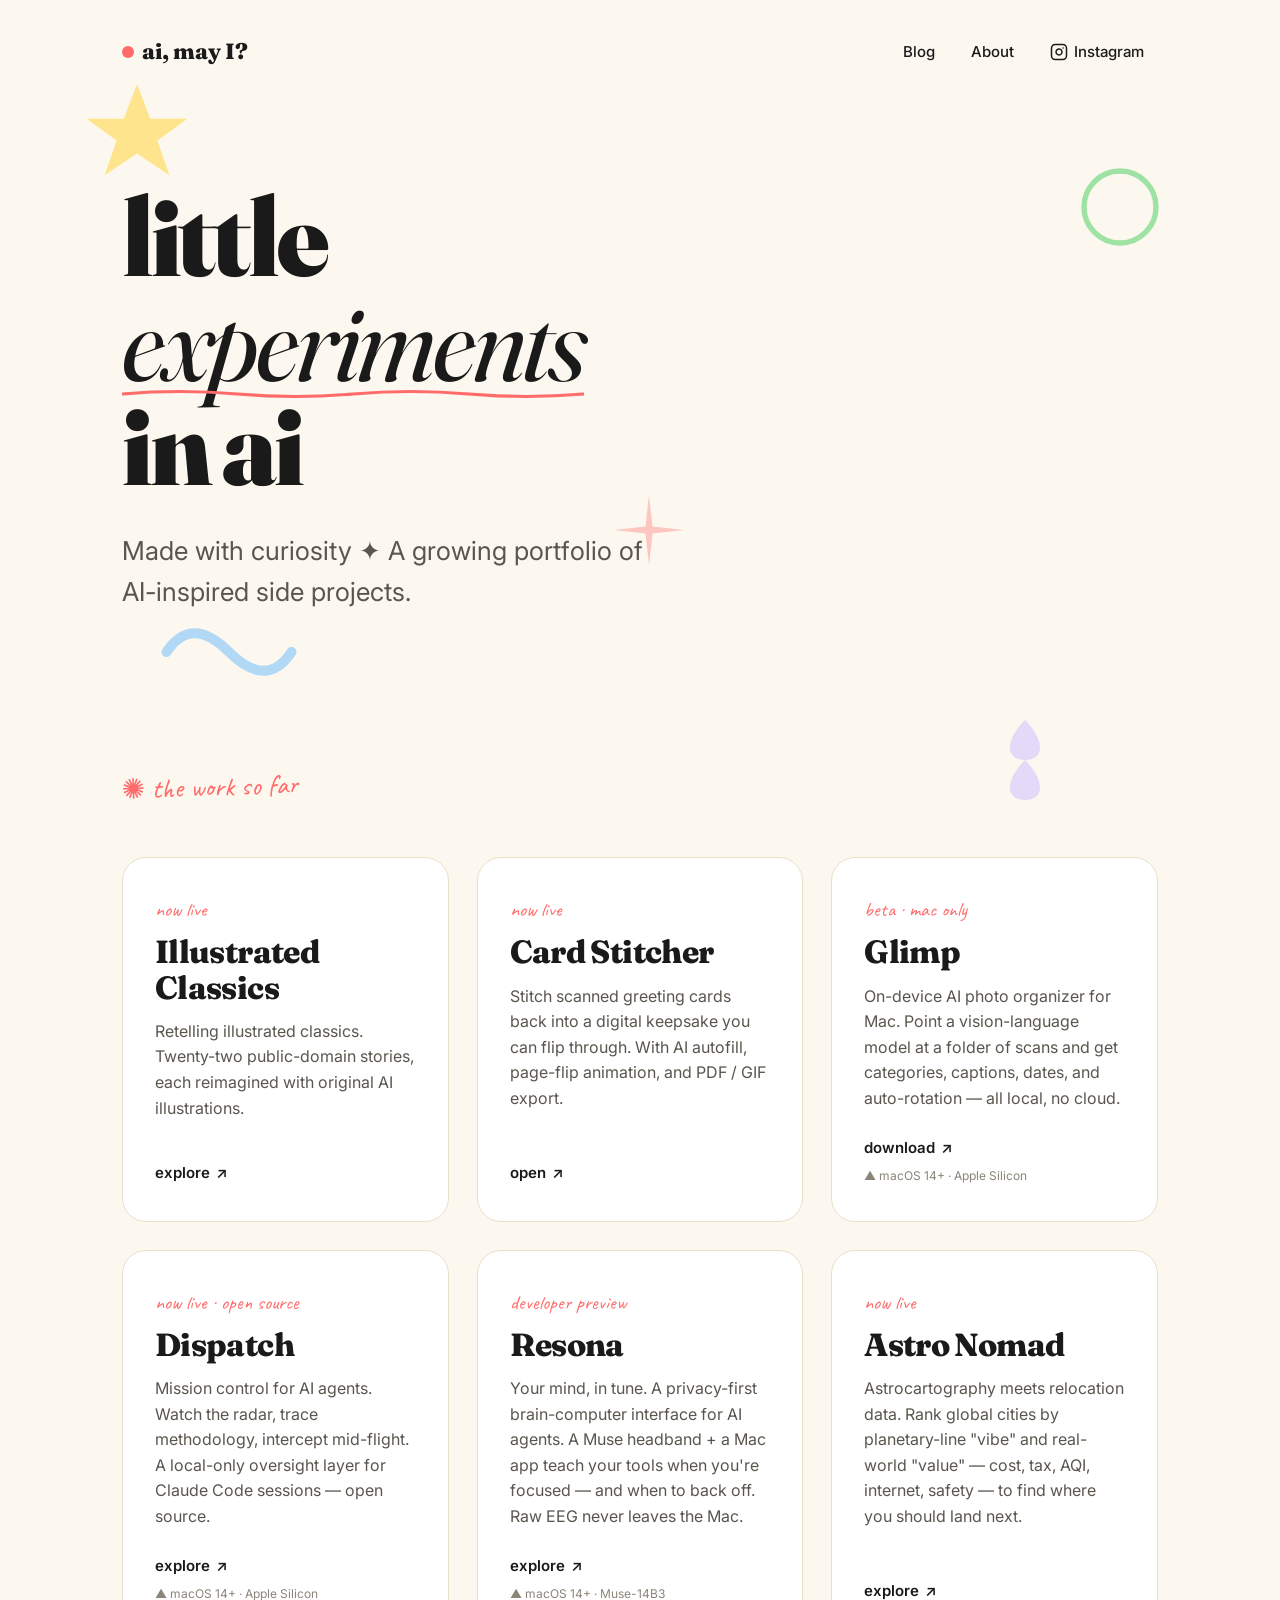
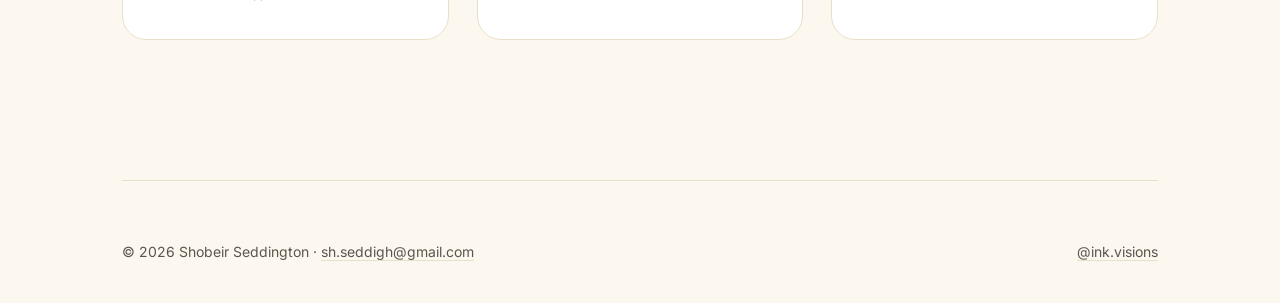
==== commit e891af6e: "switch contact email to sh.seddigh@gmail.com Co-Authored-By: Claude Opus 5.5 (1M context) <noreply@a" ====
--- a/index.html
+++ b/index.html
@@ -192,7 +192,7 @@
     </section>
 
     <footer>
-        <div>© 2026 Shobeir Seddington · <a href="mailto:shobmaz@gmail.com">shobmaz@gmail.com</a></div>
+        <div>© 2026 Shobeir Seddington · <a href="mailto:sh.seddigh@gmail.com">sh.seddigh@gmail.com</a></div>
         <div><a href="https://www.instagram.com/ink.visions/" target="_blank" rel="noopener">@ink.visions</a></div>
     </footer>
 </div>
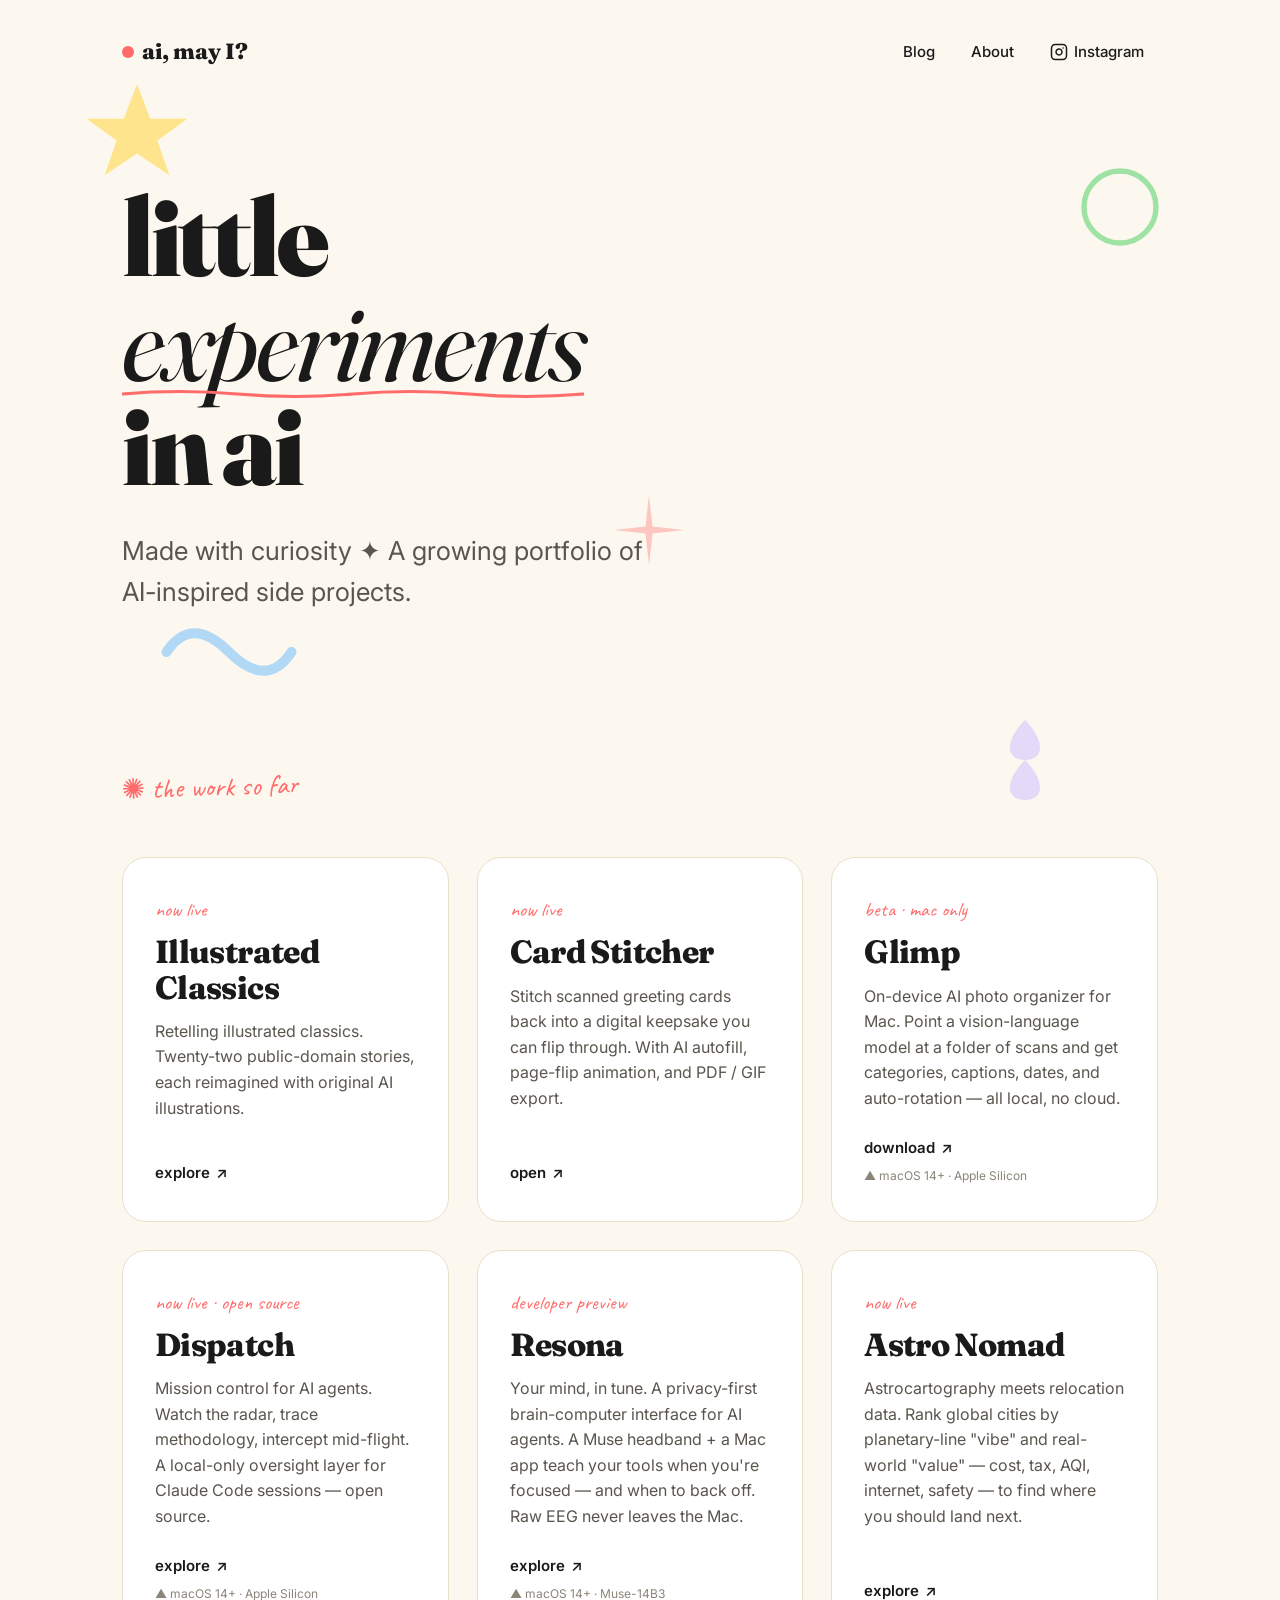
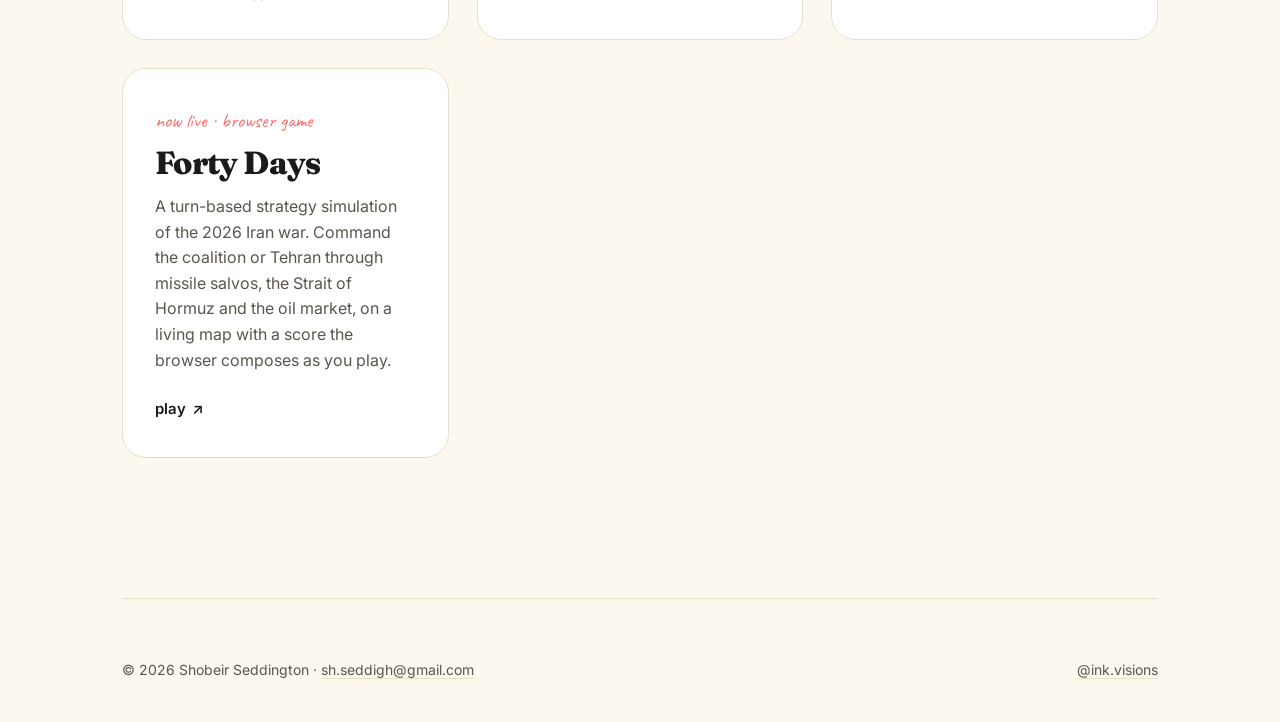
==== commit 60da0057: "landing: add Forty Days card Links to forty-days.ai-may-i.com, the game's own Pages project. Hold on" ====
--- a/index.html
+++ b/index.html
@@ -188,6 +188,13 @@
                 <span class="cta">explore <span class="arrow">↗</span></span>
             </a>
 
+            <a href="https://forty-days.ai-may-i.com" class="card live">
+                <span class="card-tag">now live · browser game</span>
+                <h3>Forty Days</h3>
+                <p>A turn-based strategy simulation of the 2026 Iran war. Command the coalition or Tehran through missile salvos, the Strait of Hormuz and the oil market, on a living map with a score the browser composes as you play.</p>
+                <span class="cta">play <span class="arrow">↗</span></span>
+            </a>
+
         </div>
     </section>
 
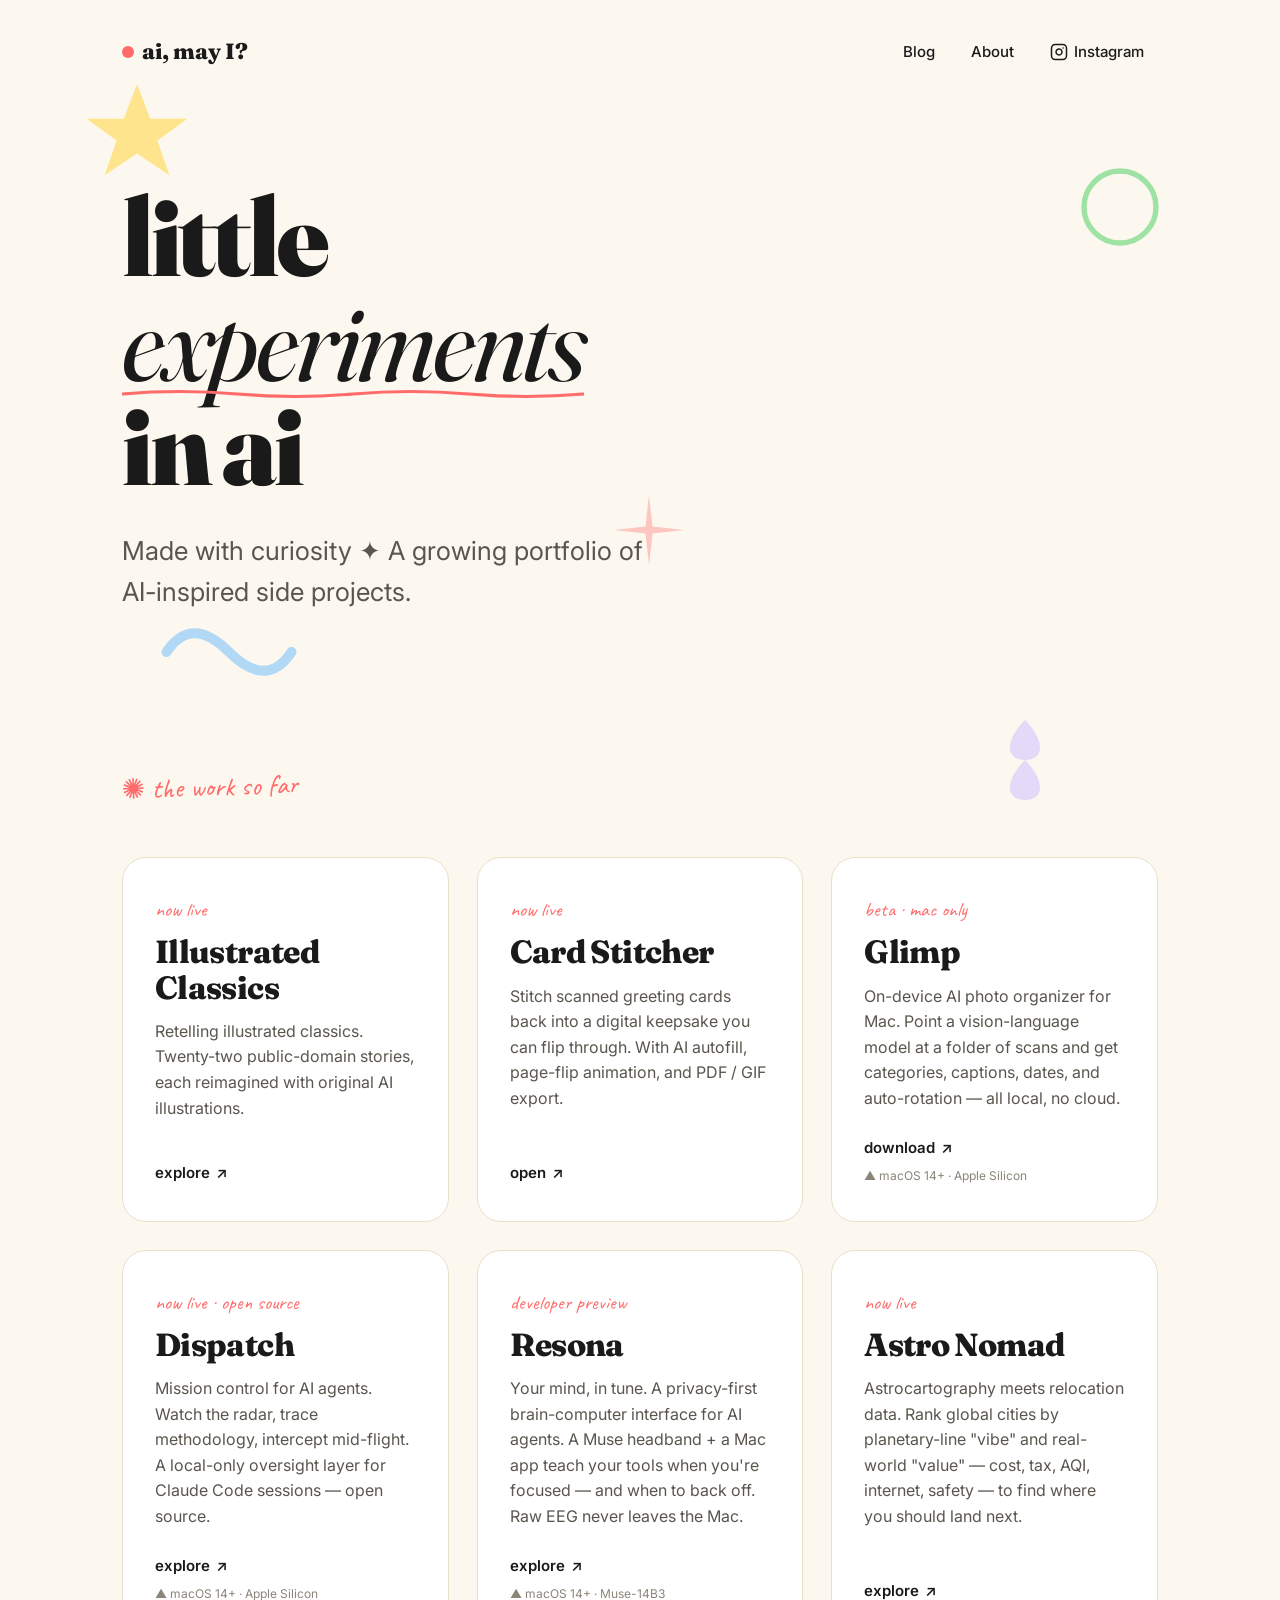
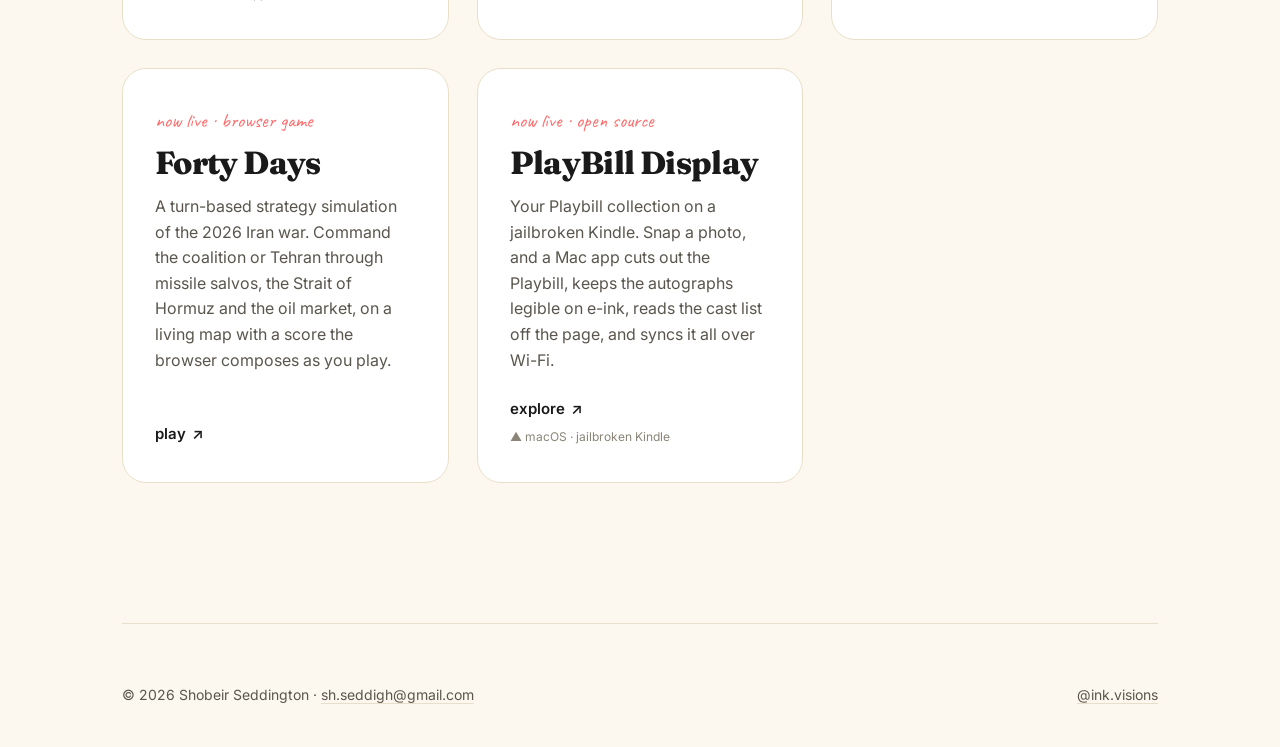
==== commit fce499ac: "add PlayBill Display project page New /playbill-display/ page (architecture diagram, photo pipeline," ====
--- a/index.html
+++ b/index.html
@@ -195,6 +195,14 @@
                 <span class="cta">play <span class="arrow">↗</span></span>
             </a>
 
+            <a href="/playbill-display/" class="card live">
+                <span class="card-tag">now live · open source</span>
+                <h3>PlayBill Display</h3>
+                <p>Your Playbill collection on a jailbroken Kindle. Snap a photo, and a Mac app cuts out the Playbill, keeps the autographs legible on e-ink, reads the cast list off the page, and syncs it all over Wi-Fi.</p>
+                <span class="cta">explore <span class="arrow">↗</span></span>
+                <span class="platform">▲ macOS · jailbroken Kindle</span>
+            </a>
+
         </div>
     </section>
 
